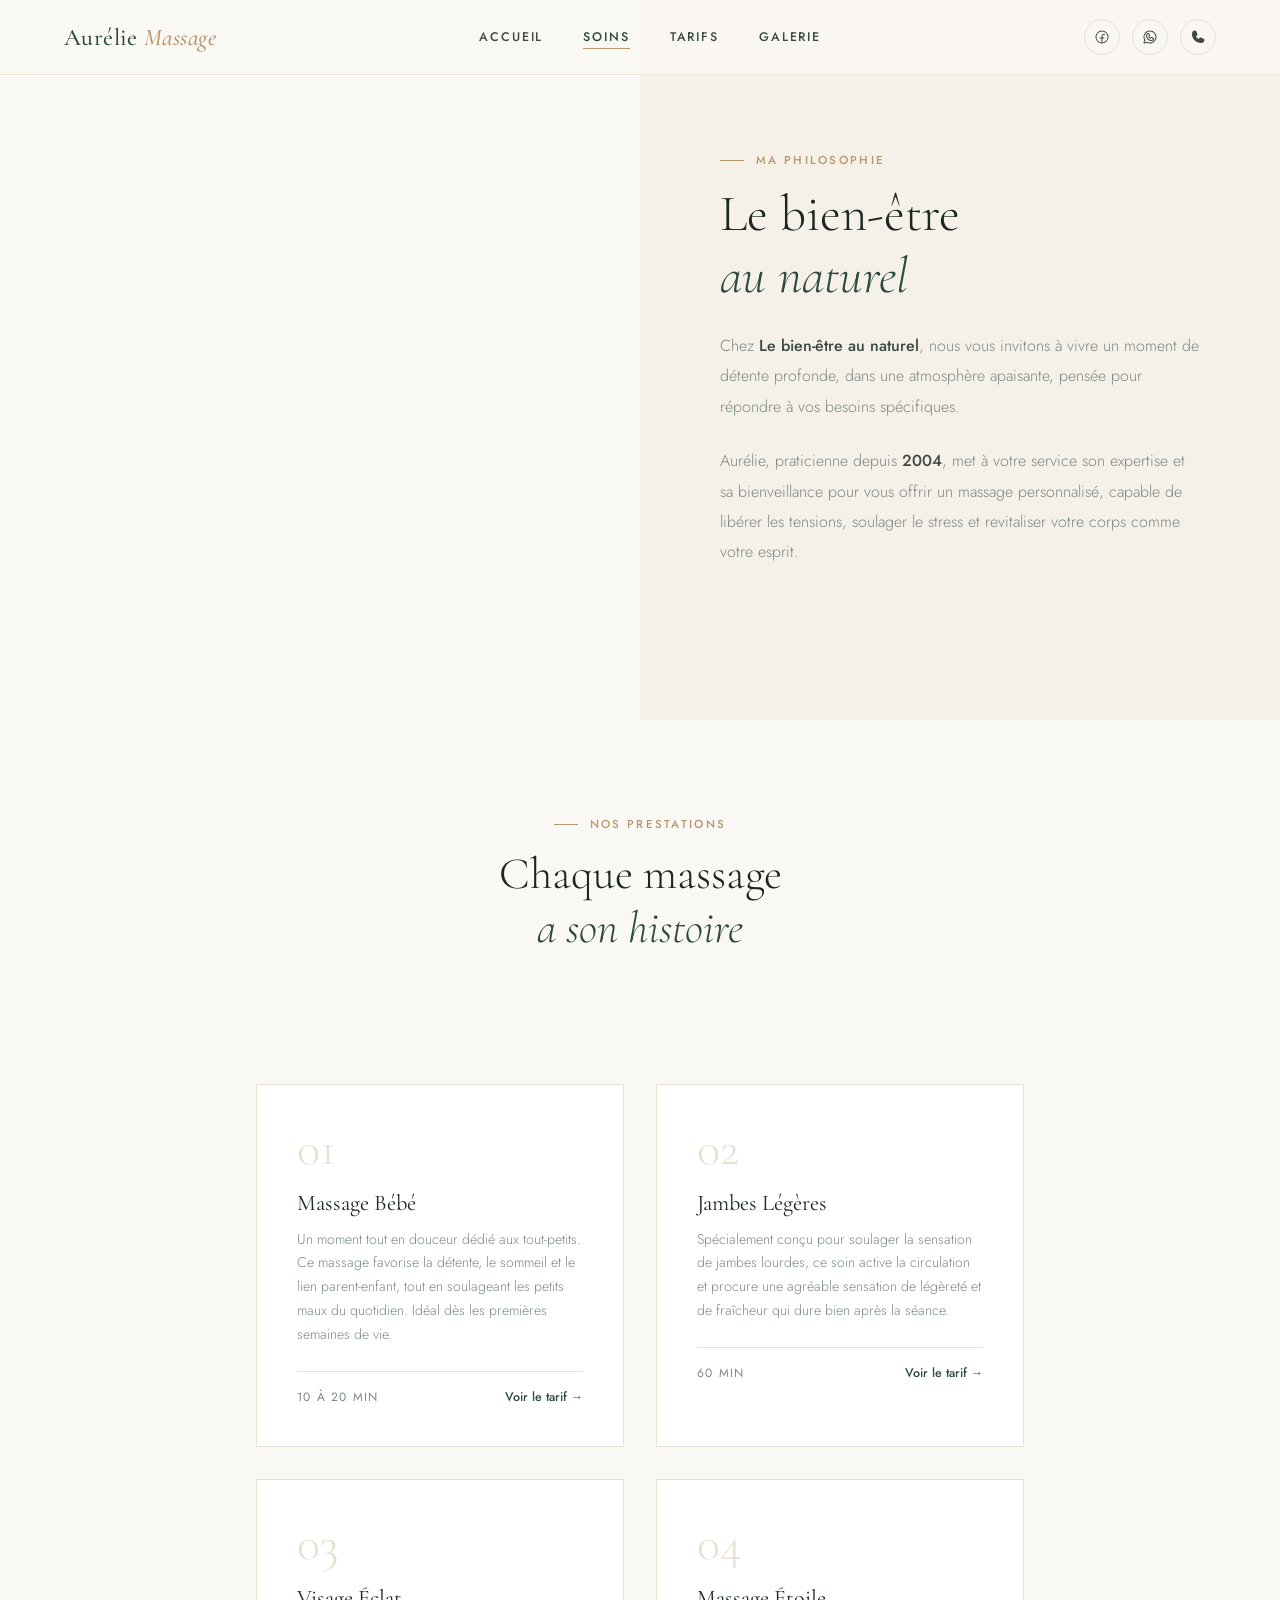
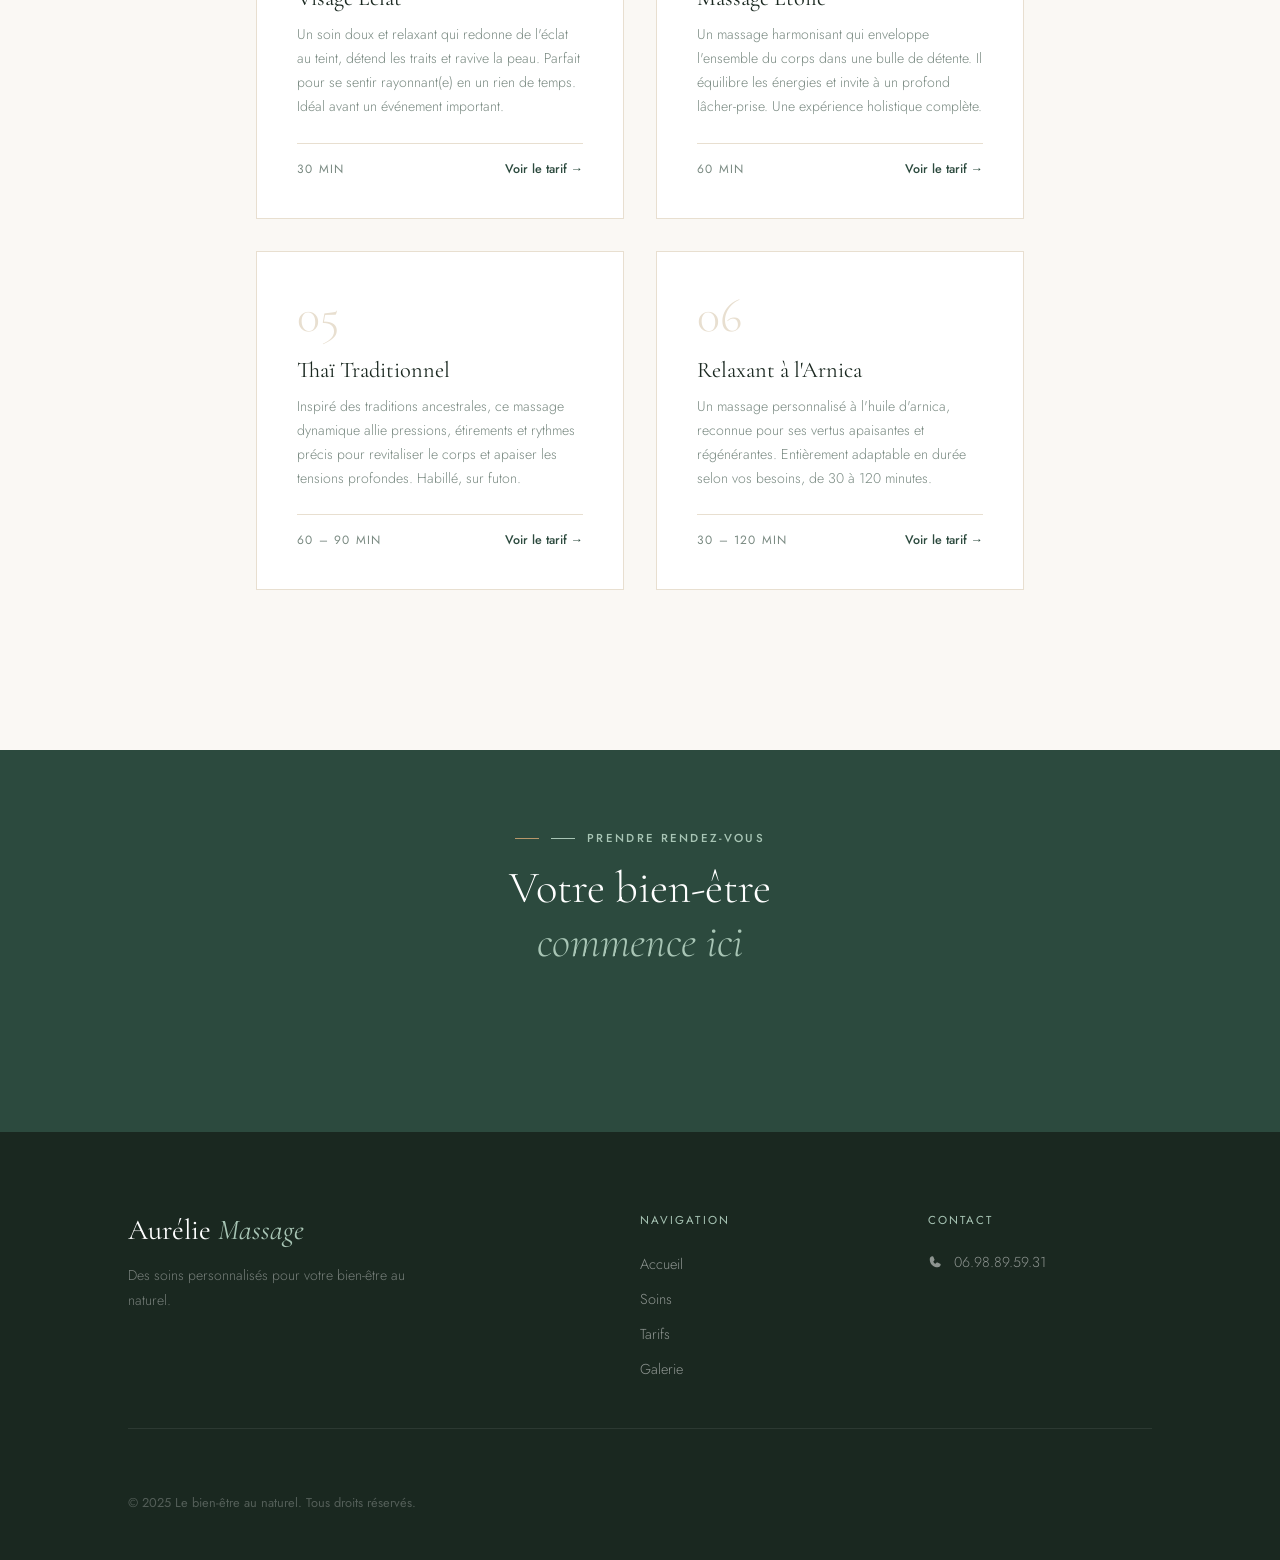
==== aboutme.html @ 5ca6bad7 "Add files via upload" ====
<!DOCTYPE html>
<html lang="fr">
<head>
  <meta charset="UTF-8" />
  <meta name="viewport" content="width=device-width, initial-scale=1.0" />
  <title>Nos Soins — Aurélie Massage</title>
  <link rel="stylesheet" href="styles.css" />
</head>
<body>

  <!-- NAV -->
  <nav id="navbar">
    <a href="index2.html" class="nav-logo">Aurélie <span>Massage</span></a>
    <div class="nav-links">
      <a href="index2.html">Accueil</a>
      <a href="aboutme.html" class="active">Soins</a>
      <a href="tarrif.html">Tarifs</a>
      <a href="galeri.html">Galerie</a>
    </div>
    <div class="nav-socials">
      <a href="https://www.facebook.com/people/Aur%C3%A9-Lie/pfbid02RkB1vqd2vrL55XC4V5RMW2MaSUFVGfbzSLNtK18XadEy2tCaWXRJD3E9CqpzTJnul/" target="_blank">
        <svg width="16" height="16" fill="currentColor" viewBox="0 0 256 256"><path d="M128,24A104,104,0,1,0,232,128,104.11,104.11,0,0,0,128,24Zm8,191.63V152h24a8,8,0,0,0,0-16H136V112a16,16,0,0,1,16-16h16a8,8,0,0,0,0-16H152a32,32,0,0,0-32,32v24H96a8,8,0,0,0,0,16h24v63.63a88,88,0,1,1,16,0Z"/></svg>
      </a>
      <a href="https://wa.me/33698895931" target="_blank">
        <svg width="16" height="16" fill="currentColor" viewBox="0 0 256 256"><path d="M187.58,144.84l-32-16a8,8,0,0,0-8,.5l-14.69,9.8a40.55,40.55,0,0,1-16-16l9.8-14.69a8,8,0,0,0,.5-8l-16-32A8,8,0,0,0,104,64a40,40,0,0,0-40,40,88.1,88.1,0,0,0,88,88,40,40,0,0,0,40-40A8,8,0,0,0,187.58,144.84ZM152,176a72.08,72.08,0,0,1-72-72A24,24,0,0,1,99.29,80.46l11.48,23L101,118a8,8,0,0,0-.73,7.51,56.47,56.47,0,0,0,30.15,30.15A8,8,0,0,0,138,155l14.61-9.74,23,11.48A24,24,0,0,1,152,176ZM128,24A104,104,0,0,0,36.18,176.88L24.83,210.93a16,16,0,0,0,20.24,20.24l34.05-11.35A104,104,0,1,0,128,24Zm0,192a87.87,87.87,0,0,1-44.06-11.81,8,8,0,0,0-6.54-.67L40,216,52.47,178.6a8,8,0,0,0-.66-6.54A88,88,0,1,1,128,216Z"/></svg>
      </a>
      <a href="tel:0698895931">
        <svg width="16" height="16" fill="currentColor" viewBox="0 0 256 256"><path d="M222.37,158.46l-47.11-21.11-.13-.06a16,16,0,0,0-15.17,1.4,8.12,8.12,0,0,0-.75.56L134.87,160c-15.42-7.49-31.34-23.29-38.83-38.56l20.78-24.71c.2-.25.39-.5.57-.77a16,16,0,0,0,1.32-15.06l0-.12L97.54,33.64a16,16,0,0,0-16.62-9.52A56.26,56.26,0,0,0,32,80c0,79.4,64.6,144,144,144a56.26,56.26,0,0,0,55.88-48.92A16,16,0,0,0,222.37,158.46Z"/></svg>
      </a>
    </div>
  </nav>

  <!-- ABOUT INTRO -->
  <div class="aboutme-intro">
    <div class="aboutme-photo">
      <div class="aboutme-photo-bg" style="background-image:url('image/aurélie1.jpg'), url('https://images.unsplash.com/photo-1600334089648-b0d9d3028eb2?w=800&q=80')"></div>
    </div>
    <div class="aboutme-text-block">
      <div class="section-tag">Ma philosophie</div>
      <h1 class="section-title" style="font-size:clamp(2rem,4vw,3.5rem)">Le bien-être<br><em>au naturel</em></h1>
      <p class="section-text" style="color:var(--text-muted);font-weight:300;line-height:1.9;margin-bottom:1.5rem">
        Chez <strong style="color:var(--text-body);font-weight:500">Le bien-être au naturel</strong>, nous vous invitons à vivre un moment de détente profonde, dans une atmosphère apaisante, pensée pour répondre à vos besoins spécifiques.
      </p>
      <p class="section-text" style="color:var(--text-muted);font-weight:300;line-height:1.9">
        Aurélie, praticienne depuis <strong style="color:var(--text-body);font-weight:500">2004</strong>, met à votre service son expertise et sa bienveillance pour vous offrir un massage personnalisé, capable de libérer les tensions, soulager le stress et revitaliser votre corps comme votre esprit.
      </p>
    </div>
  </div>

  <!-- MASSAGES SECTION -->
  <section style="padding:6rem 8rem;background:var(--warm-white)">
    <div style="text-align:center;max-width:600px;margin:0 auto 4rem" class="reveal">
      <div class="section-tag" style="justify-content:center">Nos prestations</div>
      <h2 class="section-title" style="font-size:clamp(2rem,3.5vw,3rem)">Chaque massage<br><em>a son histoire</em></h2>
    </div>

    <div class="massages-grid">

      <div class="massage-card reveal">
        <div class="massage-card-num">01</div>
        <div class="massage-card-title">Massage Bébé</div>
        <p class="massage-card-desc">Un moment tout en douceur dédié aux tout-petits. Ce massage favorise la détente, le sommeil et le lien parent-enfant, tout en soulageant les petits maux du quotidien. Idéal dès les premières semaines de vie.</p>
        <div style="margin-top:1.5rem;padding-top:1rem;border-top:1px solid var(--sand);display:flex;justify-content:space-between;align-items:center">
          <span style="font-size:0.75rem;letter-spacing:0.1em;text-transform:uppercase;color:var(--text-muted)">10 à 20 min</span>
          <a href="tarrif.html" style="font-size:0.78rem;font-weight:500;color:var(--forest);text-decoration:none;display:flex;align-items:center;gap:0.3rem">Voir le tarif →</a>
        </div>
      </div>

      <div class="massage-card reveal">
        <div class="massage-card-num">02</div>
        <div class="massage-card-title">Jambes Légères</div>
        <p class="massage-card-desc">Spécialement conçu pour soulager la sensation de jambes lourdes, ce soin active la circulation et procure une agréable sensation de légèreté et de fraîcheur qui dure bien après la séance.</p>
        <div style="margin-top:1.5rem;padding-top:1rem;border-top:1px solid var(--sand);display:flex;justify-content:space-between;align-items:center">
          <span style="font-size:0.75rem;letter-spacing:0.1em;text-transform:uppercase;color:var(--text-muted)">60 min</span>
          <a href="tarrif.html" style="font-size:0.78rem;font-weight:500;color:var(--forest);text-decoration:none">Voir le tarif →</a>
        </div>
      </div>

      <div class="massage-card reveal">
        <div class="massage-card-num">03</div>
        <div class="massage-card-title">Visage Éclat</div>
        <p class="massage-card-desc">Un soin doux et relaxant qui redonne de l'éclat au teint, détend les traits et ravive la peau. Parfait pour se sentir rayonnant(e) en un rien de temps. Idéal avant un événement important.</p>
        <div style="margin-top:1.5rem;padding-top:1rem;border-top:1px solid var(--sand);display:flex;justify-content:space-between;align-items:center">
          <span style="font-size:0.75rem;letter-spacing:0.1em;text-transform:uppercase;color:var(--text-muted)">30 min</span>
          <a href="tarrif.html" style="font-size:0.78rem;font-weight:500;color:var(--forest);text-decoration:none">Voir le tarif →</a>
        </div>
      </div>

      <div class="massage-card reveal">
        <div class="massage-card-num">04</div>
        <div class="massage-card-title">Massage Étoile</div>
        <p class="massage-card-desc">Un massage harmonisant qui enveloppe l'ensemble du corps dans une bulle de détente. Il équilibre les énergies et invite à un profond lâcher-prise. Une expérience holistique complète.</p>
        <div style="margin-top:1.5rem;padding-top:1rem;border-top:1px solid var(--sand);display:flex;justify-content:space-between;align-items:center">
          <span style="font-size:0.75rem;letter-spacing:0.1em;text-transform:uppercase;color:var(--text-muted)">60 min</span>
          <a href="tarrif.html" style="font-size:0.78rem;font-weight:500;color:var(--forest);text-decoration:none">Voir le tarif →</a>
        </div>
      </div>

      <div class="massage-card reveal">
        <div class="massage-card-num">05</div>
        <div class="massage-card-title">Thaï Traditionnel</div>
        <p class="massage-card-desc">Inspiré des traditions ancestrales, ce massage dynamique allie pressions, étirements et rythmes précis pour revitaliser le corps et apaiser les tensions profondes. Habillé, sur futon.</p>
        <div style="margin-top:1.5rem;padding-top:1rem;border-top:1px solid var(--sand);display:flex;justify-content:space-between;align-items:center">
          <span style="font-size:0.75rem;letter-spacing:0.1em;text-transform:uppercase;color:var(--text-muted)">60 – 90 min</span>
          <a href="tarrif.html" style="font-size:0.78rem;font-weight:500;color:var(--forest);text-decoration:none">Voir le tarif →</a>
        </div>
      </div>

      <div class="massage-card reveal">
        <div class="massage-card-num">06</div>
        <div class="massage-card-title">Relaxant à l'Arnica</div>
        <p class="massage-card-desc">Un massage personnalisé à l'huile d'arnica, reconnue pour ses vertus apaisantes et régénérantes. Entièrement adaptable en durée selon vos besoins, de 30 à 120 minutes.</p>
        <div style="margin-top:1.5rem;padding-top:1rem;border-top:1px solid var(--sand);display:flex;justify-content:space-between;align-items:center">
          <span style="font-size:0.75rem;letter-spacing:0.1em;text-transform:uppercase;color:var(--text-muted)">30 – 120 min</span>
          <a href="tarrif.html" style="font-size:0.78rem;font-weight:500;color:var(--forest);text-decoration:none">Voir le tarif →</a>
        </div>
      </div>

    </div>
  </section>

  <!-- CTA BAND -->
  <div style="background:var(--forest);padding:5rem 8rem;text-align:center">
    <div class="section-tag reveal" style="justify-content:center;color:var(--sage-light)">
      <span style="width:1.5rem;height:1px;background:var(--sage-light);display:block"></span>
      Prendre rendez-vous
    </div>
    <h2 class="section-title reveal" style="color:white;text-align:center;max-width:500px;margin:0 auto 2rem">Votre bien-être<br><em style="color:var(--sage-light)">commence ici</em></h2>
    <div style="display:flex;gap:1rem;justify-content:center;flex-wrap:wrap" class="reveal">
      <a href="tel:0698895931" class="btn-primary" style="background:white;color:var(--forest)">
        <svg width="14" height="14" fill="currentColor" viewBox="0 0 256 256"><path d="M222.37,158.46l-47.11-21.11-.13-.06a16,16,0,0,0-15.17,1.4,8.12,8.12,0,0,0-.75.56L134.87,160c-15.42-7.49-31.34-23.29-38.83-38.56l20.78-24.71c.2-.25.39-.5.57-.77a16,16,0,0,0,1.32-15.06l0-.12L97.54,33.64a16,16,0,0,0-16.62-9.52A56.26,56.26,0,0,0,32,80c0,79.4,64.6,144,144,144a56.26,56.26,0,0,0,55.88-48.92A16,16,0,0,0,222.37,158.46Z"/></svg>
        Appeler
      </a>
      <a href="https://wa.me/33698895931" class="btn-primary" style="background:var(--sage)">
        <svg width="14" height="14" fill="currentColor" viewBox="0 0 256 256"><path d="M187.58,144.84l-32-16a8,8,0,0,0-8,.5l-14.69,9.8a40.55,40.55,0,0,1-16-16l9.8-14.69a8,8,0,0,0,.5-8l-16-32A8,8,0,0,0,104,64a40,40,0,0,0-40,40,88.1,88.1,0,0,0,88,88,40,40,0,0,0,40-40A8,8,0,0,0,187.58,144.84ZM152,176a72.08,72.08,0,0,1-72-72A24,24,0,0,1,99.29,80.46l11.48,23L101,118a8,8,0,0,0-.73,7.51,56.47,56.47,0,0,0,30.15,30.15A8,8,0,0,0,138,155l14.61-9.74,23,11.48A24,24,0,0,1,152,176ZM128,24A104,104,0,0,0,36.18,176.88L24.83,210.93a16,16,0,0,0,20.24,20.24l34.05-11.35A104,104,0,1,0,128,24Zm0,192a87.87,87.87,0,0,1-44.06-11.81,8,8,0,0,0-6.54-.67L40,216,52.47,178.6a8,8,0,0,0-.66-6.54A88,88,0,1,1,128,216Z"/></svg>
        WhatsApp
      </a>
    </div>
  </div>

  <!-- FOOTER -->
  <footer>
    <div class="footer-grid">
      <div>
        <div class="footer-brand-name">Aurélie <span>Massage</span></div>
        <p class="footer-brand-desc">Des soins personnalisés pour votre bien-être au naturel.</p>
      </div>
      <div>
        <div class="footer-col-title">Navigation</div>
        <ul class="footer-links">
          <li><a href="index2.html">Accueil</a></li>
          <li><a href="aboutme.html">Soins</a></li>
          <li><a href="tarrif.html">Tarifs</a></li>
          <li><a href="galeri.html">Galerie</a></li>
        </ul>
      </div>
      <div>
        <div class="footer-col-title">Contact</div>
        <a href="tel:0698895931" class="footer-contact-item">
          <svg width="14" height="14" fill="currentColor" viewBox="0 0 256 256"><path d="M222.37,158.46l-47.11-21.11-.13-.06a16,16,0,0,0-15.17,1.4,8.12,8.12,0,0,0-.75.56L134.87,160c-15.42-7.49-31.34-23.29-38.83-38.56l20.78-24.71c.2-.25.39-.5.57-.77a16,16,0,0,0,1.32-15.06l0-.12L97.54,33.64a16,16,0,0,0-16.62-9.52A56.26,56.26,0,0,0,32,80c0,79.4,64.6,144,144,144a56.26,56.26,0,0,0,55.88-48.92A16,16,0,0,0,222.37,158.46Z"/></svg>
          06.98.89.59.31
        </a>
      </div>
    </div>
    <div class="footer-bottom">
      <span class="footer-copy">© 2025 Le bien-être au naturel. Tous droits réservés.</span>
    </div>
  </footer>

  <script>
    const navbar = document.getElementById('navbar');
    window.addEventListener('scroll', () => navbar.classList.toggle('scrolled', window.scrollY > 50));
    const observer = new IntersectionObserver((entries) => {
      entries.forEach((e, i) => { if (e.isIntersecting) setTimeout(() => e.target.classList.add('visible'), i * 100); });
    }, { threshold: 0.1 });
    document.querySelectorAll('.reveal').forEach(el => observer.observe(el));
  </script>
</body>
</html>
---- styles.css ----
@import url('https://fonts.googleapis.com/css2?family=Cormorant+Garamond:ital,wght@0,300;0,400;0,500;0,600;1,300;1,400&family=Jost:wght@300;400;500;600&display=swap');

:root {
  --cream: #f5f0e8;
  --sand: #e8dfd0;
  --warm-white: #faf8f4;
  --forest: #2c4a3e;
  --forest-light: #3d6356;
  --sage: #7a9e8e;
  --sage-light: #a8c5b5;
  --terracotta: #c4705a;
  --gold: #b8976a;
  --dark: #1a2820;
  --text-body: #3a4a42;
  --text-muted: #7a8a82;
}

* { margin: 0; padding: 0; box-sizing: border-box; }

html { scroll-behavior: smooth; }

body {
  font-family: 'Jost', sans-serif;
  background-color: var(--warm-white);
  color: var(--text-body);
  overflow-x: hidden;
}

/* ─── NAV ─── */
nav {
  position: fixed;
  top: 0; left: 0; right: 0;
  z-index: 100;
  display: flex;
  align-items: center;
  justify-content: space-between;
  padding: 1.2rem 4rem;
  background: rgba(250, 248, 244, 0.92);
  backdrop-filter: blur(12px);
  border-bottom: 1px solid rgba(184, 151, 106, 0.2);
  transition: all 0.3s ease;
}

nav.scrolled {
  padding: 0.8rem 4rem;
  box-shadow: 0 4px 30px rgba(44, 74, 62, 0.08);
}

.nav-logo {
  font-family: 'Cormorant Garamond', serif;
  font-size: 1.5rem;
  font-weight: 500;
  color: var(--forest);
  text-decoration: none;
  letter-spacing: 0.02em;
}

.nav-logo span {
  color: var(--gold);
  font-style: italic;
}

.nav-links {
  display: flex;
  align-items: center;
  gap: 2.5rem;
}

.nav-links a {
  font-size: 0.78rem;
  font-weight: 500;
  letter-spacing: 0.15em;
  text-transform: uppercase;
  color: var(--text-body);
  text-decoration: none;
  position: relative;
  transition: color 0.3s;
}

.nav-links a::after {
  content: '';
  position: absolute;
  bottom: -3px; left: 0;
  width: 0; height: 1px;
  background: var(--gold);
  transition: width 0.3s ease;
}

.nav-links a:hover { color: var(--forest); }
.nav-links a:hover::after { width: 100%; }
.nav-links a.active { color: var(--forest); }
.nav-links a.active::after { width: 100%; }

.nav-socials {
  display: flex;
  align-items: center;
  gap: 0.75rem;
}

.nav-socials a {
  width: 36px; height: 36px;
  border-radius: 50%;
  border: 1px solid var(--sand);
  display: flex; align-items: center; justify-content: center;
  color: var(--text-body);
  transition: all 0.3s;
  text-decoration: none;
}

.nav-socials a:hover {
  background: var(--forest);
  border-color: var(--forest);
  color: white;
  transform: translateY(-2px);
}

/* ─── HERO ─── */
.hero {
  min-height: 100vh;
  display: grid;
  grid-template-columns: 1fr 1fr;
  padding-top: 80px;
}

.hero-content {
  display: flex;
  flex-direction: column;
  justify-content: center;
  padding: 6rem 4rem 6rem 8rem;
  background: var(--warm-white);
}

.hero-tag {
  font-size: 0.72rem;
  font-weight: 500;
  letter-spacing: 0.2em;
  text-transform: uppercase;
  color: var(--gold);
  margin-bottom: 1.5rem;
  display: flex;
  align-items: center;
  gap: 0.75rem;
  opacity: 0;
  animation: fadeUp 0.8s ease 0.2s forwards;
}

.hero-tag::before {
  content: '';
  width: 2rem; height: 1px;
  background: var(--gold);
}

.hero-title {
  font-family: 'Cormorant Garamond', serif;
  font-size: clamp(3rem, 5vw, 5rem);
  font-weight: 300;
  line-height: 1.1;
  color: var(--dark);
  margin-bottom: 2rem;
  opacity: 0;
  animation: fadeUp 0.8s ease 0.4s forwards;
}

.hero-title em {
  font-style: italic;
  color: var(--forest);
}

.hero-desc {
  font-size: 1rem;
  line-height: 1.8;
  color: var(--text-muted);
  max-width: 380px;
  margin-bottom: 3rem;
  font-weight: 300;
  opacity: 0;
  animation: fadeUp 0.8s ease 0.6s forwards;
}

.hero-cta {
  display: flex;
  align-items: center;
  gap: 1.5rem;
  opacity: 0;
  animation: fadeUp 0.8s ease 0.8s forwards;
}

.btn-primary {
  display: inline-flex;
  align-items: center;
  gap: 0.6rem;
  padding: 1rem 2.2rem;
  background: var(--forest);
  color: white;
  font-family: 'Jost', sans-serif;
  font-size: 0.78rem;
  font-weight: 500;
  letter-spacing: 0.12em;
  text-transform: uppercase;
  text-decoration: none;
  border: none;
  cursor: pointer;
  transition: all 0.3s ease;
  position: relative;
  overflow: hidden;
}

.btn-primary::before {
  content: '';
  position: absolute;
  top: 0; left: -100%;
  width: 100%; height: 100%;
  background: rgba(255,255,255,0.1);
  transition: left 0.4s ease;
}

.btn-primary:hover::before { left: 0; }
.btn-primary:hover { background: var(--forest-light); transform: translateY(-1px); }

.btn-secondary {
  font-size: 0.78rem;
  font-weight: 500;
  letter-spacing: 0.1em;
  text-transform: uppercase;
  color: var(--text-body);
  text-decoration: none;
  display: flex;
  align-items: center;
  gap: 0.5rem;
  transition: gap 0.3s, color 0.3s;
}

.btn-secondary:hover { gap: 0.9rem; color: var(--forest); }

.hero-image {
  position: relative;
  overflow: hidden;
  opacity: 0;
  animation: fadeIn 1.2s ease 0.3s forwards;
}

.hero-image img, .hero-image-bg {
  width: 100%; height: 100%;
  object-fit: cover;
  background-size: cover;
  background-position: center;
}

.hero-image-bg {
  background-image: url('https://images.unsplash.com/photo-1600334089648-b0d9d3028eb2?w=800&q=80');
}

.hero-badge {
  position: absolute;
  bottom: 3rem;
  left: -2rem;
  background: white;
  padding: 1.5rem 2rem;
  box-shadow: 0 20px 60px rgba(44, 74, 62, 0.15);
  opacity: 0;
  animation: fadeUp 0.8s ease 1s forwards;
}

.hero-badge-num {
  font-family: 'Cormorant Garamond', serif;
  font-size: 2.5rem;
  font-weight: 600;
  color: var(--forest);
  line-height: 1;
}

.hero-badge-text {
  font-size: 0.72rem;
  letter-spacing: 0.1em;
  text-transform: uppercase;
  color: var(--text-muted);
  margin-top: 0.25rem;
}

/* ─── SECTION COMMONS ─── */
section {
  padding: 7rem 4rem;
}

.section-tag {
  font-size: 0.72rem;
  font-weight: 500;
  letter-spacing: 0.2em;
  text-transform: uppercase;
  color: var(--gold);
  margin-bottom: 1rem;
  display: flex;
  align-items: center;
  gap: 0.75rem;
}

.section-tag::before {
  content: '';
  width: 1.5rem; height: 1px;
  background: var(--gold);
}

.section-title {
  font-family: 'Cormorant Garamond', serif;
  font-size: clamp(2rem, 3.5vw, 3.2rem);
  font-weight: 300;
  line-height: 1.2;
  color: var(--dark);
  margin-bottom: 1.5rem;
}

.section-title em { font-style: italic; color: var(--forest); }

/* ─── SERVICES ─── */
.services {
  background: var(--cream);
  max-width: none;
  padding: 7rem 8rem;
}

.services-header {
  display: flex;
  justify-content: space-between;
  align-items: flex-end;
  margin-bottom: 4rem;
}

.services-grid {
  display: grid;
  grid-template-columns: repeat(3, 1fr);
  gap: 2px;
  background: var(--sand);
}

.service-card {
  background: var(--warm-white);
  padding: 2.5rem 2rem;
  transition: all 0.4s ease;
  cursor: pointer;
  position: relative;
  overflow: hidden;
}

.service-card::after {
  content: '';
  position: absolute;
  bottom: 0; left: 0;
  width: 0; height: 2px;
  background: var(--forest);
  transition: width 0.4s ease;
}

.service-card:hover { background: var(--forest); }
.service-card:hover .service-name { color: white; }
.service-card:hover .service-desc { color: rgba(255,255,255,0.7); }
.service-card:hover .service-price { color: var(--sage-light); }
.service-card:hover .service-duration { color: rgba(255,255,255,0.5); }
.service-card:hover::after { width: 0; }

.service-icon {
  width: 40px; height: 40px;
  margin-bottom: 1.5rem;
  opacity: 0.4;
  transition: opacity 0.3s;
}

.service-card:hover .service-icon { opacity: 0.8; filter: brightness(10); }

.service-name {
  font-family: 'Cormorant Garamond', serif;
  font-size: 1.4rem;
  font-weight: 500;
  color: var(--dark);
  margin-bottom: 0.75rem;
  transition: color 0.4s;
}

.service-desc {
  font-size: 0.88rem;
  line-height: 1.7;
  color: var(--text-muted);
  margin-bottom: 1.5rem;
  font-weight: 300;
  transition: color 0.4s;
}

.service-footer {
  display: flex;
  justify-content: space-between;
  align-items: center;
  padding-top: 1.2rem;
  border-top: 1px solid var(--sand);
}

.service-card:hover .service-footer { border-color: rgba(255,255,255,0.15); }

.service-price {
  font-family: 'Cormorant Garamond', serif;
  font-size: 1.3rem;
  font-weight: 600;
  color: var(--forest);
  transition: color 0.4s;
}

.service-duration {
  font-size: 0.72rem;
  letter-spacing: 0.1em;
  text-transform: uppercase;
  color: var(--text-muted);
  transition: color 0.4s;
}

/* ─── ABOUT ─── */
.about {
  display: grid;
  grid-template-columns: 1fr 1fr;
  gap: 0;
  padding: 0;
  min-height: 70vh;
}

.about-image {
  position: relative;
  overflow: hidden;
  min-height: 600px;
}

.about-image-bg {
  width: 100%; height: 100%;
  background-image: url('https://images.unsplash.com/photo-1519823551278-64ac92734fb1?w=800&q=80');
  background-size: cover;
  background-position: center;
  transition: transform 0.6s ease;
}

.about-image:hover .about-image-bg { transform: scale(1.03); }

.about-content {
  display: flex;
  flex-direction: column;
  justify-content: center;
  padding: 6rem 7rem 6rem 5rem;
  background: var(--dark);
  color: white;
}

.about-content .section-tag { color: var(--sage-light); }
.about-content .section-tag::before { background: var(--sage-light); }
.about-content .section-title { color: white; }
.about-content .section-title em { color: var(--sage-light); }

.about-text {
  font-size: 0.97rem;
  line-height: 1.9;
  color: rgba(255,255,255,0.65);
  font-weight: 300;
  margin-bottom: 3rem;
}

.about-stats {
  display: grid;
  grid-template-columns: 1fr 1fr;
  gap: 2rem;
  margin-bottom: 3rem;
}

.stat-num {
  font-family: 'Cormorant Garamond', serif;
  font-size: 2.8rem;
  font-weight: 300;
  color: var(--sage-light);
  line-height: 1;
}

.stat-label {
  font-size: 0.72rem;
  letter-spacing: 0.12em;
  text-transform: uppercase;
  color: rgba(255,255,255,0.4);
  margin-top: 0.3rem;
}

/* ─── TARIFS PAGE ─── */
.page-hero {
  min-height: 40vh;
  display: flex;
  align-items: center;
  background: var(--dark);
  padding: 10rem 8rem 5rem;
  position: relative;
  overflow: hidden;
}

.page-hero::before {
  content: '';
  position: absolute;
  top: -50%; right: -10%;
  width: 600px; height: 600px;
  border-radius: 50%;
  background: radial-gradient(circle, rgba(122,158,142,0.1) 0%, transparent 70%);
}

.page-hero-title {
  font-family: 'Cormorant Garamond', serif;
  font-size: clamp(3rem, 6vw, 6rem);
  font-weight: 300;
  color: white;
  line-height: 1;
}

.page-hero-title em { color: var(--sage-light); font-style: italic; }

.page-hero-sub {
  font-size: 1rem;
  color: rgba(255,255,255,0.5);
  margin-top: 1rem;
  font-weight: 300;
}

/* ─── PRICING ─── */
.pricing-section {
  padding: 6rem 8rem;
  background: var(--warm-white);
}

.pricing-group {
  margin-bottom: 4rem;
}

.pricing-group-title {
  font-family: 'Cormorant Garamond', serif;
  font-size: 1.6rem;
  font-weight: 400;
  color: var(--forest);
  padding-bottom: 1rem;
  border-bottom: 1px solid var(--sand);
  margin-bottom: 1.5rem;
  display: flex;
  align-items: center;
  gap: 1rem;
}

.pricing-group-title::before {
  content: '';
  width: 3px; height: 1.5rem;
  background: var(--forest);
  border-radius: 2px;
}

.pricing-row {
  display: flex;
  justify-content: space-between;
  align-items: center;
  padding: 1.1rem 1.5rem;
  border-radius: 4px;
  transition: background 0.2s;
}

.pricing-row:hover { background: var(--cream); }

.pricing-row + .pricing-row {
  border-top: 1px dashed rgba(184,151,106,0.2);
}

.pricing-name {
  font-size: 0.95rem;
  color: var(--text-body);
  font-weight: 400;
  flex: 2;
}

.pricing-duration {
  font-size: 0.82rem;
  color: var(--text-muted);
  text-align: center;
  flex: 1;
  letter-spacing: 0.05em;
}

.pricing-price {
  font-family: 'Cormorant Garamond', serif;
  font-size: 1.3rem;
  font-weight: 600;
  color: var(--forest);
  text-align: right;
  flex: 1;
}

.pricing-note {
  background: var(--cream);
  border-left: 3px solid var(--gold);
  padding: 1.5rem 2rem;
  margin-top: 3rem;
  border-radius: 0 4px 4px 0;
}

.pricing-note p {
  font-size: 0.9rem;
  color: var(--text-muted);
  line-height: 1.8;
}

.pricing-note strong {
  color: var(--text-body);
  font-weight: 500;
}

/* ─── GALLERY ─── */
.gallery-grid {
  display: grid;
  grid-template-columns: repeat(3, 1fr);
  grid-template-rows: auto;
  gap: 6px;
  padding: 2rem 4rem;
}

.gallery-item {
  overflow: hidden;
  position: relative;
  cursor: pointer;
}

.gallery-item:nth-child(1) { grid-column: span 2; grid-row: span 2; }

.gallery-item img, .gallery-item-bg {
  width: 100%; height: 100%;
  min-height: 280px;
  background-size: cover;
  background-position: center;
  transition: transform 0.6s ease;
}

.gallery-item:hover .gallery-item-bg { transform: scale(1.05); }

.gallery-overlay {
  position: absolute;
  inset: 0;
  background: rgba(44,74,62,0);
  transition: background 0.3s;
  display: flex;
  align-items: center;
  justify-content: center;
}

.gallery-item:hover .gallery-overlay { background: rgba(44,74,62,0.3); }

/* ─── FOOTER ─── */
footer {
  background: var(--dark);
  color: white;
  padding: 5rem 8rem 3rem;
}

.footer-grid {
  display: grid;
  grid-template-columns: 2fr 1fr 1fr;
  gap: 4rem;
  margin-bottom: 4rem;
  padding-bottom: 3rem;
  border-bottom: 1px solid rgba(255,255,255,0.08);
}

.footer-brand-name {
  font-family: 'Cormorant Garamond', serif;
  font-size: 1.8rem;
  font-weight: 400;
  color: white;
  margin-bottom: 1rem;
}

.footer-brand-name span { color: var(--sage-light); font-style: italic; }

.footer-brand-desc {
  font-size: 0.88rem;
  color: rgba(255,255,255,0.4);
  line-height: 1.8;
  max-width: 280px;
  font-weight: 300;
}

.footer-col-title {
  font-size: 0.72rem;
  letter-spacing: 0.18em;
  text-transform: uppercase;
  color: var(--sage-light);
  margin-bottom: 1.5rem;
}

.footer-links {
  list-style: none;
  display: flex;
  flex-direction: column;
  gap: 0.75rem;
}

.footer-links a {
  font-size: 0.9rem;
  color: rgba(255,255,255,0.5);
  text-decoration: none;
  transition: color 0.3s;
  font-weight: 300;
}

.footer-links a:hover { color: white; }

.footer-contact-item {
  display: flex;
  align-items: center;
  gap: 0.75rem;
  font-size: 0.9rem;
  color: rgba(255,255,255,0.5);
  margin-bottom: 0.75rem;
  font-weight: 300;
  text-decoration: none;
  transition: color 0.3s;
}

.footer-contact-item:hover { color: white; }

.footer-bottom {
  display: flex;
  justify-content: space-between;
  align-items: center;
}

.footer-copy {
  font-size: 0.8rem;
  color: rgba(255,255,255,0.25);
}

.footer-socials {
  display: flex;
  gap: 1rem;
}

.footer-socials a {
  width: 38px; height: 38px;
  border-radius: 50%;
  border: 1px solid rgba(255,255,255,0.1);
  display: flex; align-items: center; justify-content: center;
  color: rgba(255,255,255,0.5);
  text-decoration: none;
  transition: all 0.3s;
}

.footer-socials a:hover {
  border-color: var(--sage-light);
  color: var(--sage-light);
  transform: translateY(-2px);
}

/* ─── ANIMATIONS ─── */
@keyframes fadeUp {
  from { opacity: 0; transform: translateY(24px); }
  to { opacity: 1; transform: translateY(0); }
}

@keyframes fadeIn {
  from { opacity: 0; }
  to { opacity: 1; }
}

.reveal {
  opacity: 0;
  transform: translateY(30px);
  transition: opacity 0.7s ease, transform 0.7s ease;
}

.reveal.visible {
  opacity: 1;
  transform: translateY(0);
}

/* ─── ABOUT ME PAGE ─── */
.aboutme-intro {
  display: grid;
  grid-template-columns: 1fr 1fr;
  min-height: 80vh;
}

.aboutme-photo {
  position: relative;
  overflow: hidden;
}

.aboutme-photo-bg {
  width: 100%; height: 100%;
  min-height: 600px;
  background-image: url('https://images.unsplash.com/photo-1519823551278-64ac92734fb1?w=800&q=80');
  background-size: cover;
  background-position: center top;
}

.aboutme-text-block {
  padding: 8rem 5rem;
  background: var(--cream);
  display: flex;
  flex-direction: column;
  justify-content: center;
}

.massages-grid {
  display: grid;
  grid-template-columns: repeat(2, 1fr);
  gap: 2rem;
  padding: 4rem 8rem;
}

.massage-card {
  padding: 2.5rem;
  background: white;
  border: 1px solid var(--sand);
  transition: all 0.3s ease;
  position: relative;
  overflow: hidden;
}

.massage-card::before {
  content: '';
  position: absolute;
  top: 0; left: 0;
  width: 100%; height: 3px;
  background: linear-gradient(90deg, var(--forest), var(--sage));
  transform: scaleX(0);
  transform-origin: left;
  transition: transform 0.4s ease;
}

.massage-card:hover { transform: translateY(-4px); box-shadow: 0 20px 50px rgba(44,74,62,0.1); }
.massage-card:hover::before { transform: scaleX(1); }

.massage-card-num {
  font-family: 'Cormorant Garamond', serif;
  font-size: 3rem;
  font-weight: 300;
  color: var(--sand);
  line-height: 1;
  margin-bottom: 1rem;
}

.massage-card-title {
  font-family: 'Cormorant Garamond', serif;
  font-size: 1.4rem;
  color: var(--dark);
  margin-bottom: 0.75rem;
}

.massage-card-desc {
  font-size: 0.88rem;
  color: var(--text-muted);
  line-height: 1.7;
  font-weight: 300;
}

/* ─── RESPONSIVE ─── */
@media (max-width: 1024px) {
  nav { padding: 1rem 2rem; }
  .hero { grid-template-columns: 1fr; }
  .hero-content { padding: 4rem 2rem 3rem; }
  .hero-image { min-height: 50vw; }
  .hero-badge { left: 1rem; }
  .about { grid-template-columns: 1fr; }
  .about-image { min-height: 350px; }
  .about-content { padding: 4rem 3rem; }
  .services { padding: 5rem 2rem; }
  .services-grid { grid-template-columns: 1fr; }
  .services-header { flex-direction: column; align-items: flex-start; gap: 1rem; }
  .pricing-section { padding: 4rem 2rem; }
  .page-hero { padding: 8rem 2rem 4rem; }
  footer { padding: 4rem 2rem 2rem; }
  .footer-grid { grid-template-columns: 1fr; gap: 2.5rem; }
  .gallery-grid { grid-template-columns: 1fr 1fr; padding: 1rem 2rem; }
  .gallery-item:nth-child(1) { grid-column: span 2; }
  .massages-grid { grid-template-columns: 1fr; padding: 3rem 2rem; }
  .aboutme-intro { grid-template-columns: 1fr; }
  .aboutme-text-block { padding: 4rem 2rem; }
}

@media (max-width: 640px) {
  .nav-links { display: none; }
  nav { padding: 1rem 1.5rem; }
  .hero-content { padding: 2rem 1.5rem; }
  section { padding: 4rem 1.5rem; }
  .gallery-grid { grid-template-columns: 1fr; padding: 1rem; }
  .gallery-item:nth-child(1) { grid-column: span 1; }
  .pricing-row { padding: 0.9rem 0.5rem; }
}
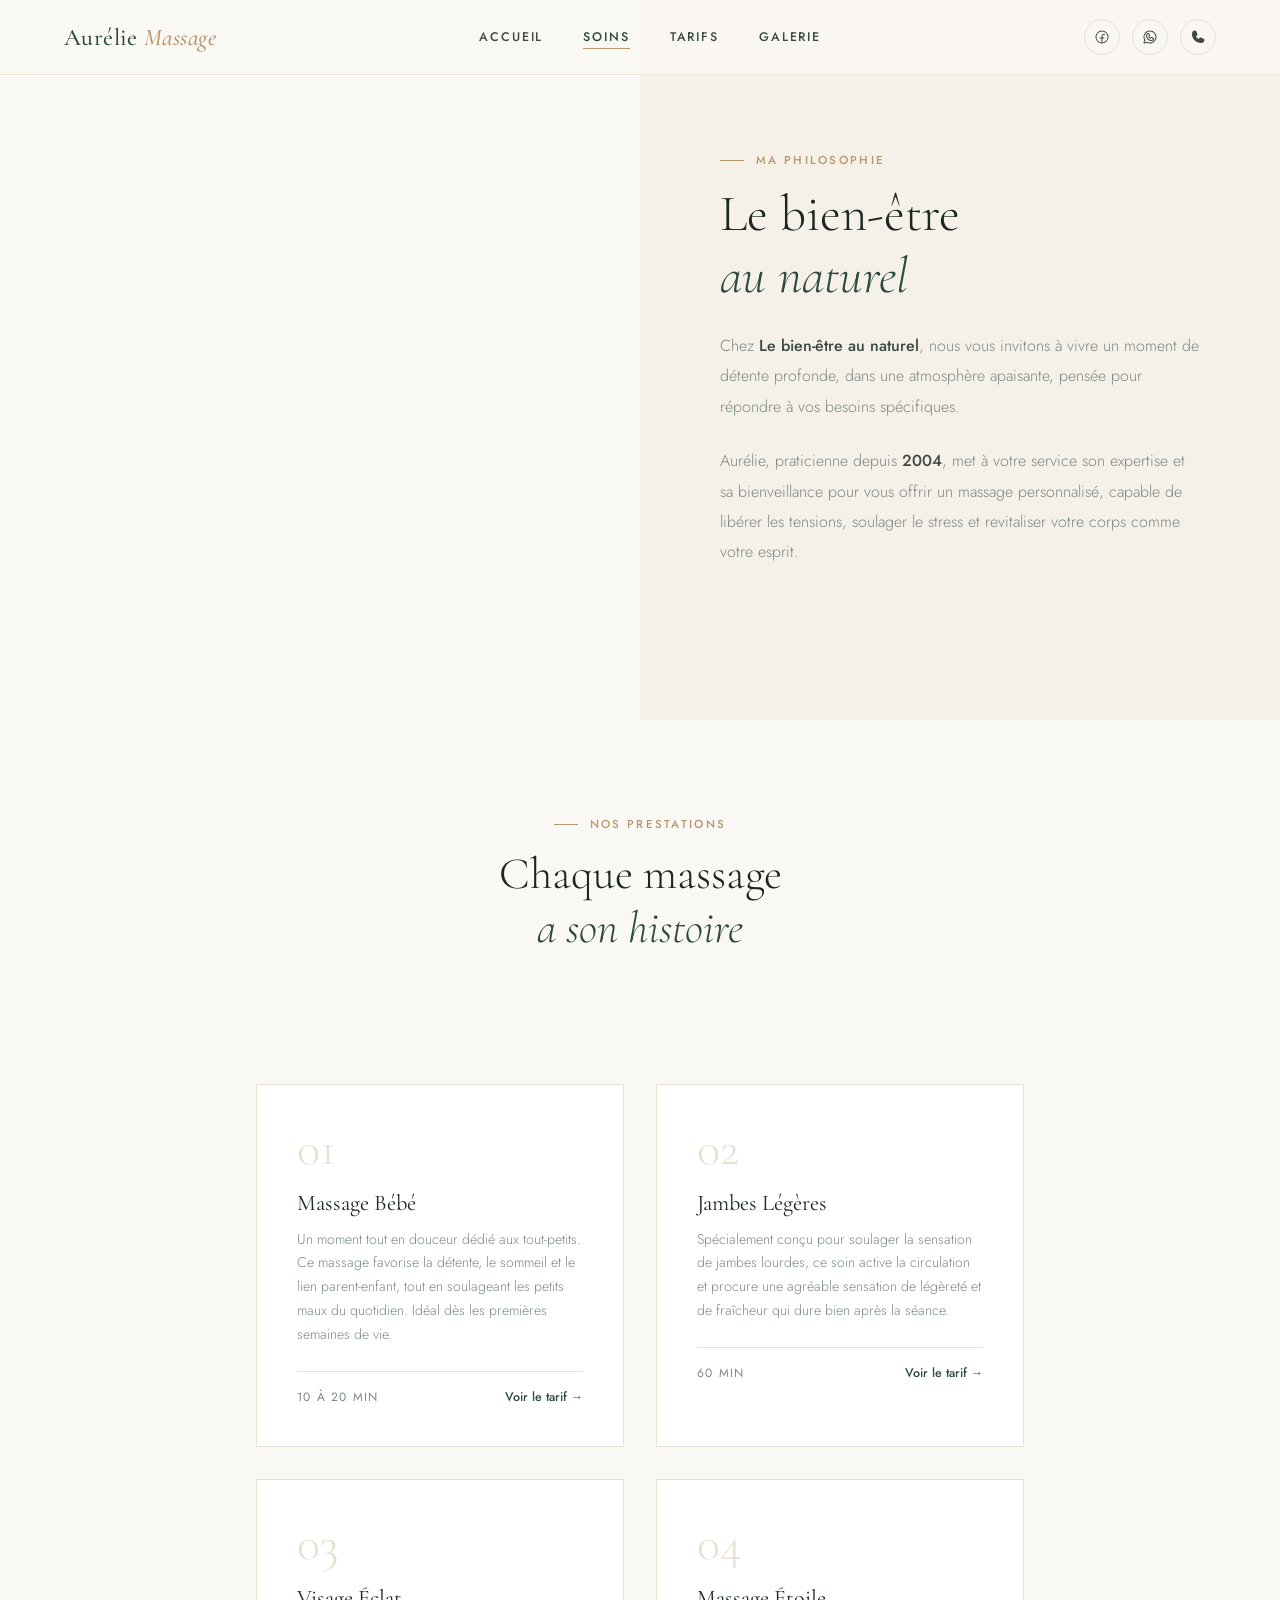
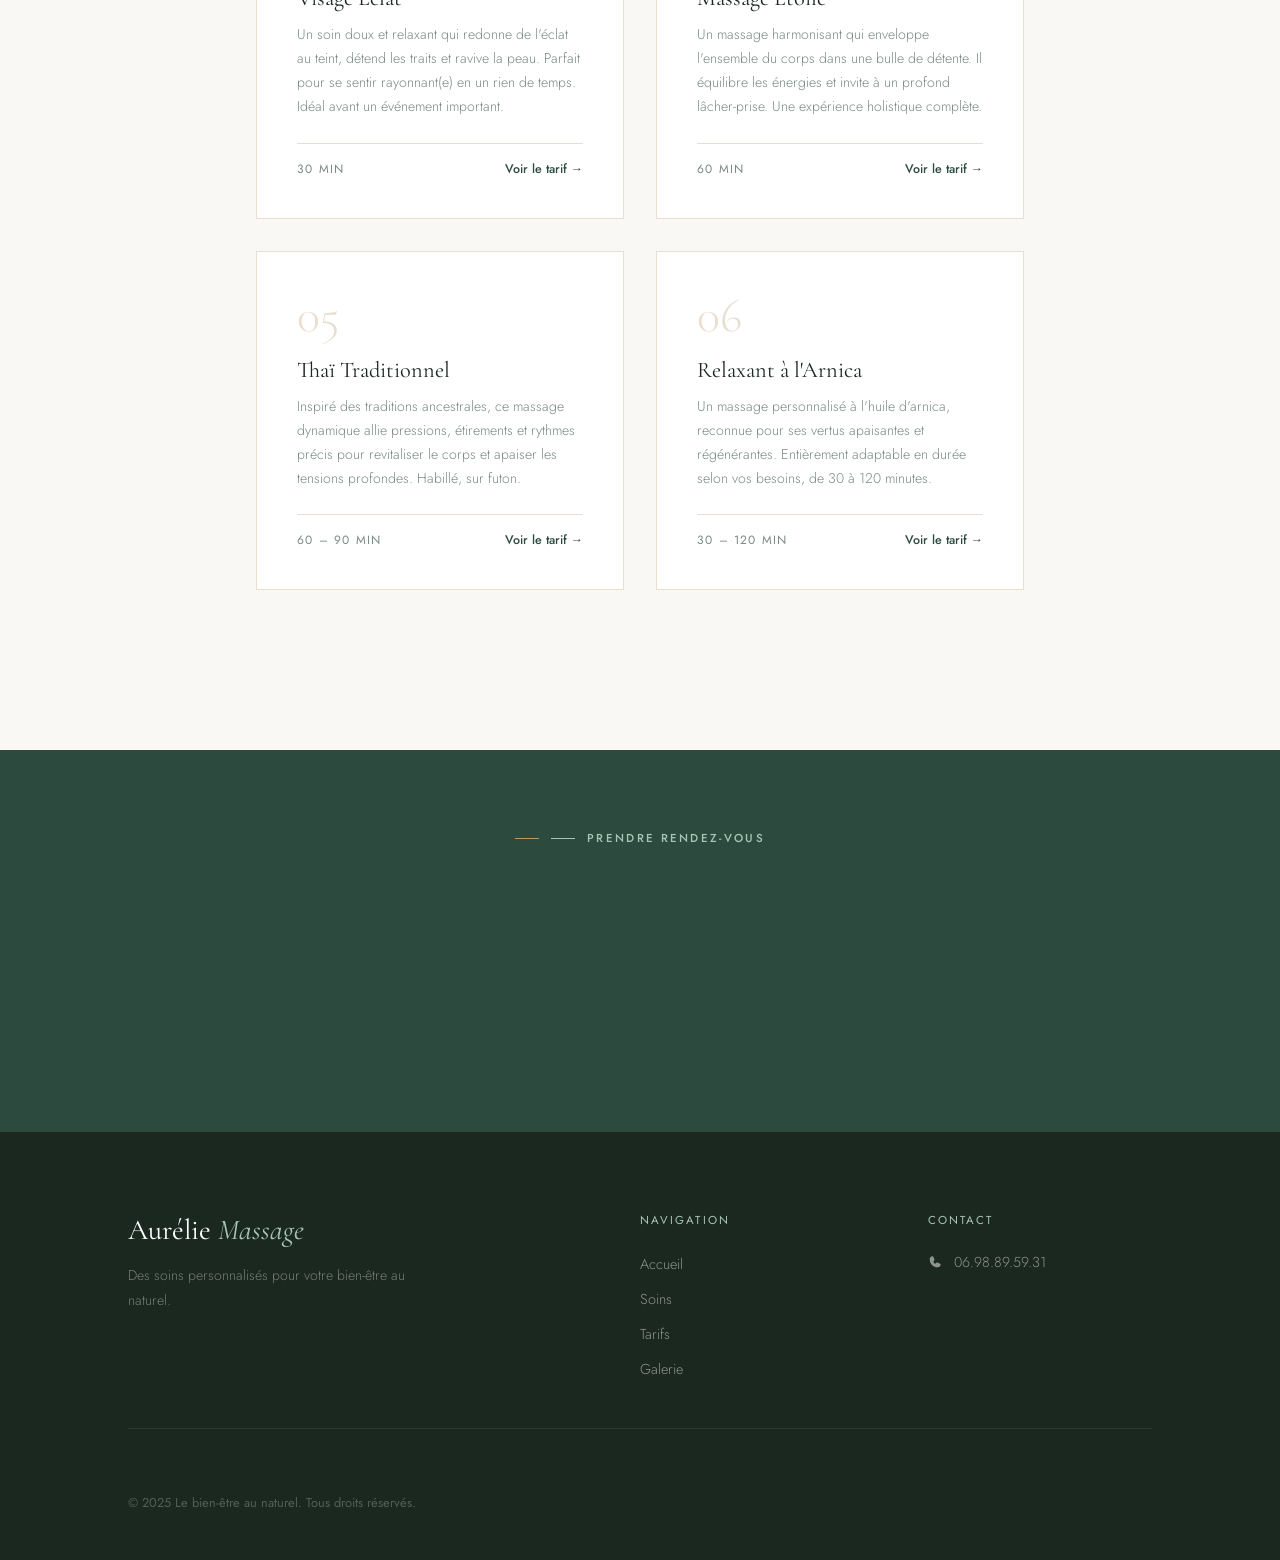
==== commit a5c3ef56: "Add files via upload" ====
--- a/aboutme.html
+++ b/aboutme.html
@@ -10,9 +10,9 @@
 
   <!-- NAV -->
   <nav id="navbar">
-    <a href="index2.html" class="nav-logo">Aurélie <span>Massage</span></a>
+    <a href="index.html" class="nav-logo">Aurélie <span>Massage</span></a>
     <div class="nav-links">
-      <a href="index2.html">Accueil</a>
+      <a href="index.html">Accueil</a>
       <a href="aboutme.html" class="active">Soins</a>
       <a href="tarrif.html">Tarifs</a>
       <a href="galeri.html">Galerie</a>
@@ -148,7 +148,7 @@
       <div>
         <div class="footer-col-title">Navigation</div>
         <ul class="footer-links">
-          <li><a href="index2.html">Accueil</a></li>
+          <li><a href="index.html">Accueil</a></li>
           <li><a href="aboutme.html">Soins</a></li>
           <li><a href="tarrif.html">Tarifs</a></li>
           <li><a href="galeri.html">Galerie</a></li>
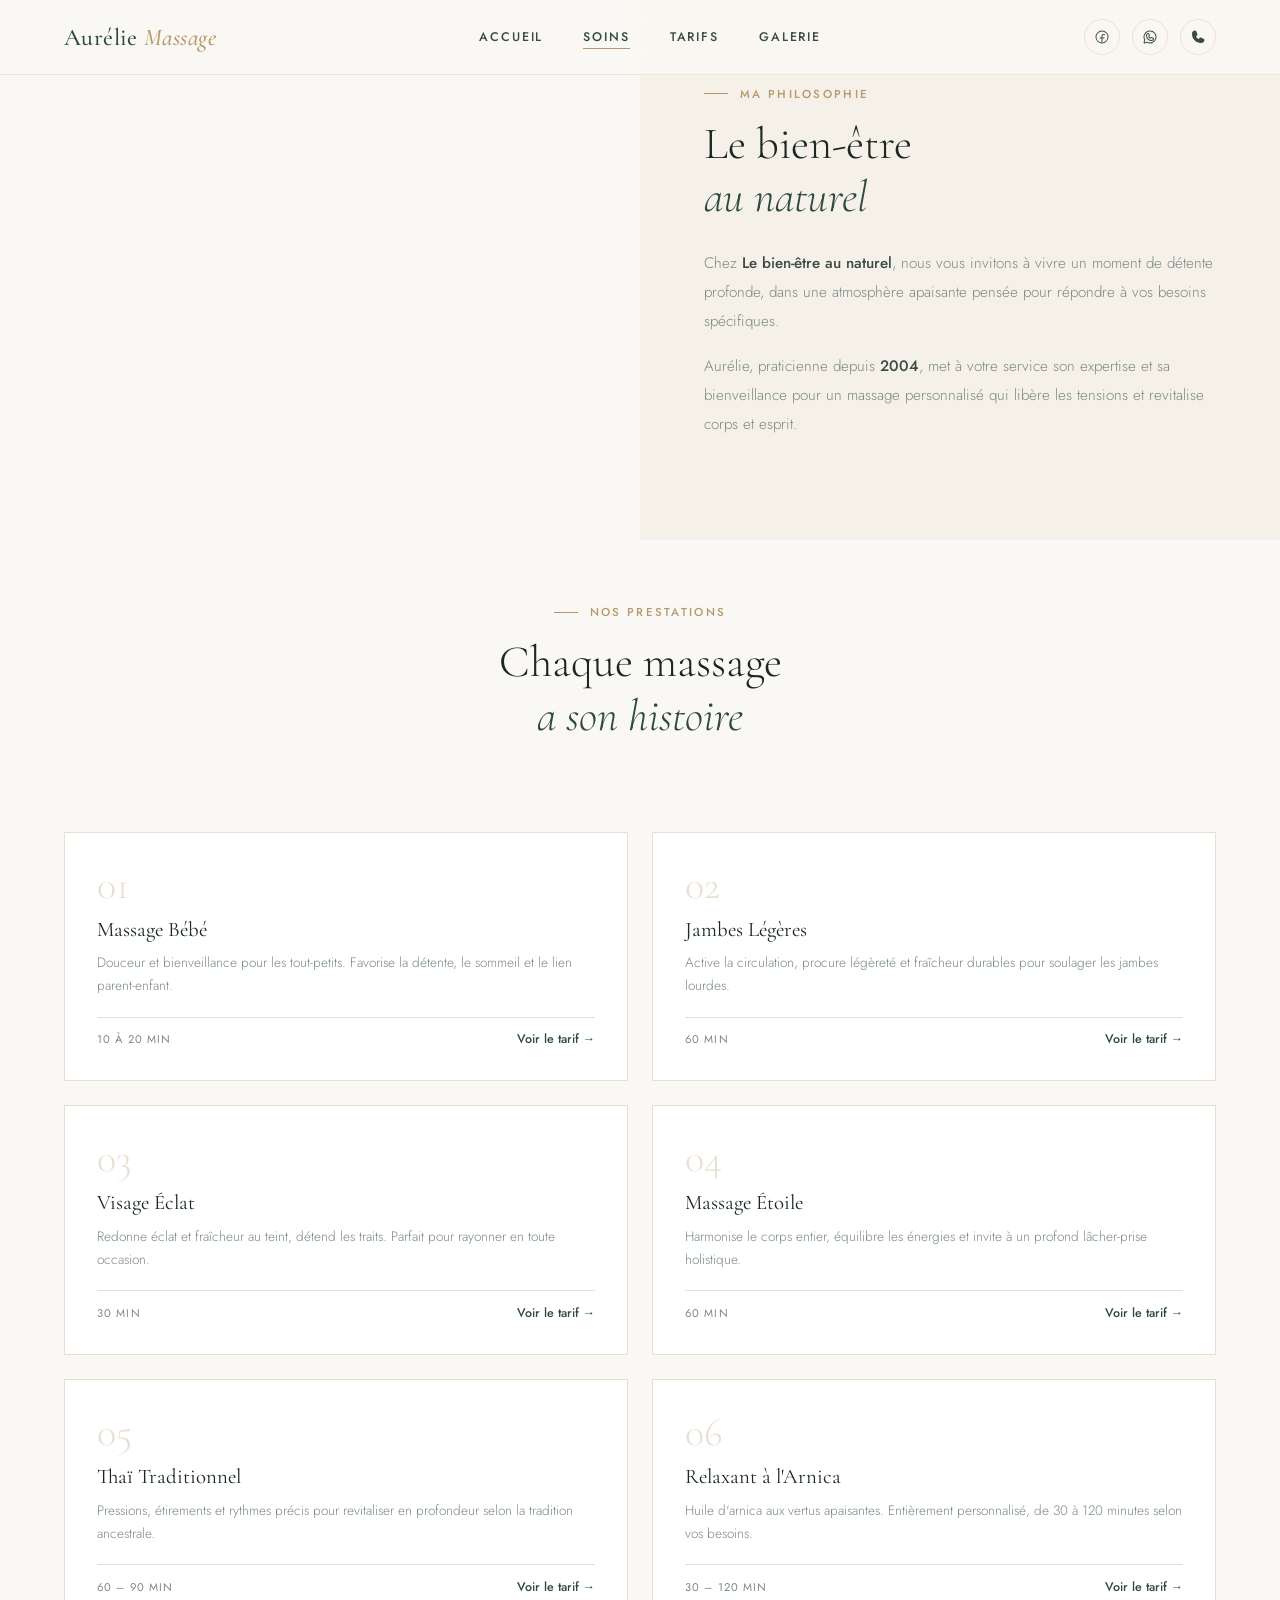
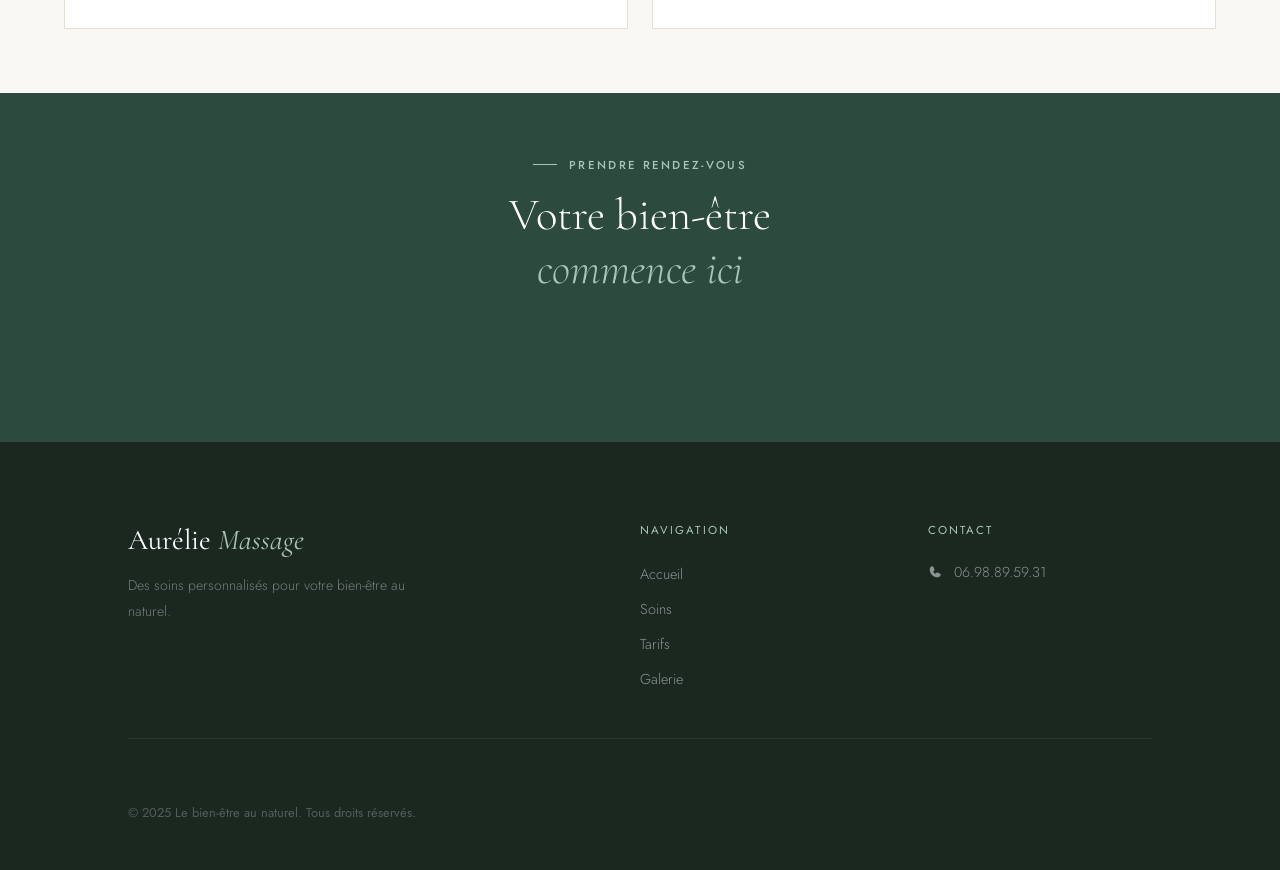
==== commit dc256280: "Add files via upload" ====
--- a/aboutme.html
+++ b/aboutme.html
@@ -5,10 +5,114 @@
   <meta name="viewport" content="width=device-width, initial-scale=1.0" />
   <title>Nos Soins — Aurélie Massage</title>
   <link rel="stylesheet" href="styles.css" />
+  <style>
+    .aboutme-intro {
+      display: grid;
+      grid-template-columns: 1fr 1fr;
+      min-height: 60vh;
+    }
+    .aboutme-photo {
+      min-height: 400px;
+      background: url('https://images.unsplash.com/photo-1600334089648-b0d9d3028eb2?w=800&q=80') center top / cover;
+    }
+    .aboutme-text {
+      background: var(--cream);
+      padding: 5rem 4rem;
+      display: flex;
+      flex-direction: column;
+      justify-content: center;
+    }
+    .aboutme-text p {
+      font-size: 0.95rem;
+      line-height: 1.9;
+      color: var(--text-muted);
+      font-weight: 300;
+      margin-bottom: 1rem;
+    }
+    .prestations-header {
+      background: var(--warm-white);
+      text-align: center;
+      padding: 4rem 2rem 2rem;
+    }
+    .massages-grid {
+      display: grid;
+      grid-template-columns: repeat(2, 1fr);
+      gap: 1.5rem;
+      padding: 2rem 4rem 4rem;
+      background: var(--warm-white);
+    }
+    .m-card {
+      padding: 2rem;
+      background: white;
+      border: 1px solid var(--sand);
+      transition: all 0.3s;
+      position: relative;
+      overflow: hidden;
+    }
+    .m-card::before {
+      content: '';
+      position: absolute;
+      top: 0; left: 0;
+      width: 100%; height: 3px;
+      background: linear-gradient(90deg, var(--forest), var(--sage));
+      transform: scaleX(0);
+      transform-origin: left;
+      transition: transform 0.4s;
+    }
+    .m-card:hover { transform: translateY(-4px); box-shadow: 0 20px 50px rgba(44,74,62,0.1); }
+    .m-card:hover::before { transform: scaleX(1); }
+    .m-num {
+      font-family: 'Cormorant Garamond', serif;
+      font-size: 2.5rem;
+      font-weight: 300;
+      color: var(--sand);
+      line-height: 1;
+      margin-bottom: 0.75rem;
+    }
+    .m-title {
+      font-family: 'Cormorant Garamond', serif;
+      font-size: 1.3rem;
+      color: var(--dark);
+      margin-bottom: 0.6rem;
+    }
+    .m-desc {
+      font-size: 0.85rem;
+      color: var(--text-muted);
+      line-height: 1.7;
+      font-weight: 300;
+    }
+    .m-foot {
+      display: flex;
+      justify-content: space-between;
+      align-items: center;
+      margin-top: 1.2rem;
+      padding-top: 0.8rem;
+      border-top: 1px solid var(--sand);
+    }
+    .m-dur { font-size: 0.7rem; letter-spacing: 0.1em; text-transform: uppercase; color: var(--text-muted); }
+    .m-link { font-size: 0.78rem; font-weight: 500; color: var(--forest); text-decoration: none; }
+    .cta-band { background: var(--forest); padding: 4rem 2rem; text-align: center; }
+    .cta-band .section-tag { justify-content: center; color: var(--sage-light); }
+    .cta-band .section-tag::before { background: var(--sage-light); }
+    .cta-band .section-title { color: white; max-width: 400px; margin: 0 auto 2rem; }
+    .cta-band .section-title em { color: var(--sage-light); }
+    .cta-buttons { display: flex; gap: 1rem; justify-content: center; flex-wrap: wrap; }
+
+    @media (max-width: 768px) {
+      .aboutme-intro { grid-template-columns: 1fr; }
+      .aboutme-photo { min-height: 260px; }
+      .aboutme-text { padding: 2.5rem 1.5rem; }
+      .prestations-header { padding: 2.5rem 1.5rem 1.5rem; }
+      .massages-grid {
+        grid-template-columns: 1fr;
+        padding: 1.5rem 1.5rem 3rem;
+        gap: 1rem;
+      }
+    }
+  </style>
 </head>
 <body>
 
-  <!-- NAV -->
   <nav id="navbar">
     <a href="index.html" class="nav-logo">Aurélie <span>Massage</span></a>
     <div class="nav-links">
@@ -30,115 +134,102 @@
     </div>
   </nav>
 
-  <!-- ABOUT INTRO -->
   <div class="aboutme-intro">
-    <div class="aboutme-photo">
-      <div class="aboutme-photo-bg" style="background-image:url('image/aurélie1.jpg'), url('https://images.unsplash.com/photo-1600334089648-b0d9d3028eb2?w=800&q=80')"></div>
-    </div>
-    <div class="aboutme-text-block">
+    <div class="aboutme-photo"></div>
+    <div class="aboutme-text">
       <div class="section-tag">Ma philosophie</div>
-      <h1 class="section-title" style="font-size:clamp(2rem,4vw,3.5rem)">Le bien-être<br><em>au naturel</em></h1>
-      <p class="section-text" style="color:var(--text-muted);font-weight:300;line-height:1.9;margin-bottom:1.5rem">
-        Chez <strong style="color:var(--text-body);font-weight:500">Le bien-être au naturel</strong>, nous vous invitons à vivre un moment de détente profonde, dans une atmosphère apaisante, pensée pour répondre à vos besoins spécifiques.
-      </p>
-      <p class="section-text" style="color:var(--text-muted);font-weight:300;line-height:1.9">
-        Aurélie, praticienne depuis <strong style="color:var(--text-body);font-weight:500">2004</strong>, met à votre service son expertise et sa bienveillance pour vous offrir un massage personnalisé, capable de libérer les tensions, soulager le stress et revitaliser votre corps comme votre esprit.
-      </p>
-    </div>
-  </div>
-
-  <!-- MASSAGES SECTION -->
-  <section style="padding:6rem 8rem;background:var(--warm-white)">
-    <div style="text-align:center;max-width:600px;margin:0 auto 4rem" class="reveal">
-      <div class="section-tag" style="justify-content:center">Nos prestations</div>
-      <h2 class="section-title" style="font-size:clamp(2rem,3.5vw,3rem)">Chaque massage<br><em>a son histoire</em></h2>
-    </div>
-
-    <div class="massages-grid">
-
-      <div class="massage-card reveal">
-        <div class="massage-card-num">01</div>
-        <div class="massage-card-title">Massage Bébé</div>
-        <p class="massage-card-desc">Un moment tout en douceur dédié aux tout-petits. Ce massage favorise la détente, le sommeil et le lien parent-enfant, tout en soulageant les petits maux du quotidien. Idéal dès les premières semaines de vie.</p>
-        <div style="margin-top:1.5rem;padding-top:1rem;border-top:1px solid var(--sand);display:flex;justify-content:space-between;align-items:center">
-          <span style="font-size:0.75rem;letter-spacing:0.1em;text-transform:uppercase;color:var(--text-muted)">10 à 20 min</span>
-          <a href="tarrif.html" style="font-size:0.78rem;font-weight:500;color:var(--forest);text-decoration:none;display:flex;align-items:center;gap:0.3rem">Voir le tarif →</a>
-        </div>
-      </div>
-
-      <div class="massage-card reveal">
-        <div class="massage-card-num">02</div>
-        <div class="massage-card-title">Jambes Légères</div>
-        <p class="massage-card-desc">Spécialement conçu pour soulager la sensation de jambes lourdes, ce soin active la circulation et procure une agréable sensation de légèreté et de fraîcheur qui dure bien après la séance.</p>
-        <div style="margin-top:1.5rem;padding-top:1rem;border-top:1px solid var(--sand);display:flex;justify-content:space-between;align-items:center">
-          <span style="font-size:0.75rem;letter-spacing:0.1em;text-transform:uppercase;color:var(--text-muted)">60 min</span>
-          <a href="tarrif.html" style="font-size:0.78rem;font-weight:500;color:var(--forest);text-decoration:none">Voir le tarif →</a>
-        </div>
-      </div>
-
-      <div class="massage-card reveal">
-        <div class="massage-card-num">03</div>
-        <div class="massage-card-title">Visage Éclat</div>
-        <p class="massage-card-desc">Un soin doux et relaxant qui redonne de l'éclat au teint, détend les traits et ravive la peau. Parfait pour se sentir rayonnant(e) en un rien de temps. Idéal avant un événement important.</p>
-        <div style="margin-top:1.5rem;padding-top:1rem;border-top:1px solid var(--sand);display:flex;justify-content:space-between;align-items:center">
-          <span style="font-size:0.75rem;letter-spacing:0.1em;text-transform:uppercase;color:var(--text-muted)">30 min</span>
-          <a href="tarrif.html" style="font-size:0.78rem;font-weight:500;color:var(--forest);text-decoration:none">Voir le tarif →</a>
-        </div>
-      </div>
-
-      <div class="massage-card reveal">
-        <div class="massage-card-num">04</div>
-        <div class="massage-card-title">Massage Étoile</div>
-        <p class="massage-card-desc">Un massage harmonisant qui enveloppe l'ensemble du corps dans une bulle de détente. Il équilibre les énergies et invite à un profond lâcher-prise. Une expérience holistique complète.</p>
-        <div style="margin-top:1.5rem;padding-top:1rem;border-top:1px solid var(--sand);display:flex;justify-content:space-between;align-items:center">
-          <span style="font-size:0.75rem;letter-spacing:0.1em;text-transform:uppercase;color:var(--text-muted)">60 min</span>
-          <a href="tarrif.html" style="font-size:0.78rem;font-weight:500;color:var(--forest);text-decoration:none">Voir le tarif →</a>
-        </div>
-      </div>
-
-      <div class="massage-card reveal">
-        <div class="massage-card-num">05</div>
-        <div class="massage-card-title">Thaï Traditionnel</div>
-        <p class="massage-card-desc">Inspiré des traditions ancestrales, ce massage dynamique allie pressions, étirements et rythmes précis pour revitaliser le corps et apaiser les tensions profondes. Habillé, sur futon.</p>
-        <div style="margin-top:1.5rem;padding-top:1rem;border-top:1px solid var(--sand);display:flex;justify-content:space-between;align-items:center">
-          <span style="font-size:0.75rem;letter-spacing:0.1em;text-transform:uppercase;color:var(--text-muted)">60 – 90 min</span>
-          <a href="tarrif.html" style="font-size:0.78rem;font-weight:500;color:var(--forest);text-decoration:none">Voir le tarif →</a>
-        </div>
-      </div>
-
-      <div class="massage-card reveal">
-        <div class="massage-card-num">06</div>
-        <div class="massage-card-title">Relaxant à l'Arnica</div>
-        <p class="massage-card-desc">Un massage personnalisé à l'huile d'arnica, reconnue pour ses vertus apaisantes et régénérantes. Entièrement adaptable en durée selon vos besoins, de 30 à 120 minutes.</p>
-        <div style="margin-top:1.5rem;padding-top:1rem;border-top:1px solid var(--sand);display:flex;justify-content:space-between;align-items:center">
-          <span style="font-size:0.75rem;letter-spacing:0.1em;text-transform:uppercase;color:var(--text-muted)">30 – 120 min</span>
-          <a href="tarrif.html" style="font-size:0.78rem;font-weight:500;color:var(--forest);text-decoration:none">Voir le tarif →</a>
-        </div>
-      </div>
-
-    </div>
-  </section>
-
-  <!-- CTA BAND -->
-  <div style="background:var(--forest);padding:5rem 8rem;text-align:center">
-    <div class="section-tag reveal" style="justify-content:center;color:var(--sage-light)">
-      <span style="width:1.5rem;height:1px;background:var(--sage-light);display:block"></span>
-      Prendre rendez-vous
-    </div>
-    <h2 class="section-title reveal" style="color:white;text-align:center;max-width:500px;margin:0 auto 2rem">Votre bien-être<br><em style="color:var(--sage-light)">commence ici</em></h2>
-    <div style="display:flex;gap:1rem;justify-content:center;flex-wrap:wrap" class="reveal">
+      <h1 class="section-title" style="font-size:clamp(1.8rem,3.5vw,3rem);margin-bottom:1.5rem">
+        Le bien-être<br><em>au naturel</em>
+      </h1>
+      <p>Chez <strong style="color:var(--text-body);font-weight:500">Le bien-être au naturel</strong>, nous vous invitons à vivre un moment de détente profonde, dans une atmosphère apaisante pensée pour répondre à vos besoins spécifiques.</p>
+      <p>Aurélie, praticienne depuis <strong style="color:var(--text-body);font-weight:500">2004</strong>, met à votre service son expertise et sa bienveillance pour un massage personnalisé qui libère les tensions et revitalise corps et esprit.</p>
+    </div>
+  </div>
+
+  <div class="prestations-header">
+    <div class="section-tag" style="justify-content:center">Nos prestations</div>
+    <h2 class="section-title" style="font-size:clamp(1.8rem,3.5vw,3rem)">Chaque massage<br><em>a son histoire</em></h2>
+  </div>
+
+  <div class="massages-grid">
+
+    <div class="m-card reveal">
+      <div class="m-num">01</div>
+      <div class="m-title">Massage Bébé</div>
+      <p class="m-desc">Douceur et bienveillance pour les tout-petits. Favorise la détente, le sommeil et le lien parent-enfant.</p>
+      <div class="m-foot">
+        <span class="m-dur">10 à 20 min</span>
+        <a href="tarrif.html" class="m-link">Voir le tarif →</a>
+      </div>
+    </div>
+
+    <div class="m-card reveal">
+      <div class="m-num">02</div>
+      <div class="m-title">Jambes Légères</div>
+      <p class="m-desc">Active la circulation, procure légèreté et fraîcheur durables pour soulager les jambes lourdes.</p>
+      <div class="m-foot">
+        <span class="m-dur">60 min</span>
+        <a href="tarrif.html" class="m-link">Voir le tarif →</a>
+      </div>
+    </div>
+
+    <div class="m-card reveal">
+      <div class="m-num">03</div>
+      <div class="m-title">Visage Éclat</div>
+      <p class="m-desc">Redonne éclat et fraîcheur au teint, détend les traits. Parfait pour rayonner en toute occasion.</p>
+      <div class="m-foot">
+        <span class="m-dur">30 min</span>
+        <a href="tarrif.html" class="m-link">Voir le tarif →</a>
+      </div>
+    </div>
+
+    <div class="m-card reveal">
+      <div class="m-num">04</div>
+      <div class="m-title">Massage Étoile</div>
+      <p class="m-desc">Harmonise le corps entier, équilibre les énergies et invite à un profond lâcher-prise holistique.</p>
+      <div class="m-foot">
+        <span class="m-dur">60 min</span>
+        <a href="tarrif.html" class="m-link">Voir le tarif →</a>
+      </div>
+    </div>
+
+    <div class="m-card reveal">
+      <div class="m-num">05</div>
+      <div class="m-title">Thaï Traditionnel</div>
+      <p class="m-desc">Pressions, étirements et rythmes précis pour revitaliser en profondeur selon la tradition ancestrale.</p>
+      <div class="m-foot">
+        <span class="m-dur">60 – 90 min</span>
+        <a href="tarrif.html" class="m-link">Voir le tarif →</a>
+      </div>
+    </div>
+
+    <div class="m-card reveal">
+      <div class="m-num">06</div>
+      <div class="m-title">Relaxant à l'Arnica</div>
+      <p class="m-desc">Huile d'arnica aux vertus apaisantes. Entièrement personnalisé, de 30 à 120 minutes selon vos besoins.</p>
+      <div class="m-foot">
+        <span class="m-dur">30 – 120 min</span>
+        <a href="tarrif.html" class="m-link">Voir le tarif →</a>
+      </div>
+    </div>
+
+  </div>
+
+  <div class="cta-band">
+    <div class="section-tag reveal">Prendre rendez-vous</div>
+    <h2 class="section-title reveal">Votre bien-être<br><em>commence ici</em></h2>
+    <div class="cta-buttons reveal">
       <a href="tel:0698895931" class="btn-primary" style="background:white;color:var(--forest)">
         <svg width="14" height="14" fill="currentColor" viewBox="0 0 256 256"><path d="M222.37,158.46l-47.11-21.11-.13-.06a16,16,0,0,0-15.17,1.4,8.12,8.12,0,0,0-.75.56L134.87,160c-15.42-7.49-31.34-23.29-38.83-38.56l20.78-24.71c.2-.25.39-.5.57-.77a16,16,0,0,0,1.32-15.06l0-.12L97.54,33.64a16,16,0,0,0-16.62-9.52A56.26,56.26,0,0,0,32,80c0,79.4,64.6,144,144,144a56.26,56.26,0,0,0,55.88-48.92A16,16,0,0,0,222.37,158.46Z"/></svg>
         Appeler
       </a>
-      <a href="https://wa.me/33698895931" class="btn-primary" style="background:var(--sage)">
+      <a href="https://wa.me/33698895931" target="_blank" class="btn-primary" style="background:var(--sage)">
         <svg width="14" height="14" fill="currentColor" viewBox="0 0 256 256"><path d="M187.58,144.84l-32-16a8,8,0,0,0-8,.5l-14.69,9.8a40.55,40.55,0,0,1-16-16l9.8-14.69a8,8,0,0,0,.5-8l-16-32A8,8,0,0,0,104,64a40,40,0,0,0-40,40,88.1,88.1,0,0,0,88,88,40,40,0,0,0,40-40A8,8,0,0,0,187.58,144.84ZM152,176a72.08,72.08,0,0,1-72-72A24,24,0,0,1,99.29,80.46l11.48,23L101,118a8,8,0,0,0-.73,7.51,56.47,56.47,0,0,0,30.15,30.15A8,8,0,0,0,138,155l14.61-9.74,23,11.48A24,24,0,0,1,152,176ZM128,24A104,104,0,0,0,36.18,176.88L24.83,210.93a16,16,0,0,0,20.24,20.24l34.05-11.35A104,104,0,1,0,128,24Zm0,192a87.87,87.87,0,0,1-44.06-11.81,8,8,0,0,0-6.54-.67L40,216,52.47,178.6a8,8,0,0,0-.66-6.54A88,88,0,1,1,128,216Z"/></svg>
         WhatsApp
       </a>
     </div>
   </div>
 
-  <!-- FOOTER -->
   <footer>
     <div class="footer-grid">
       <div>
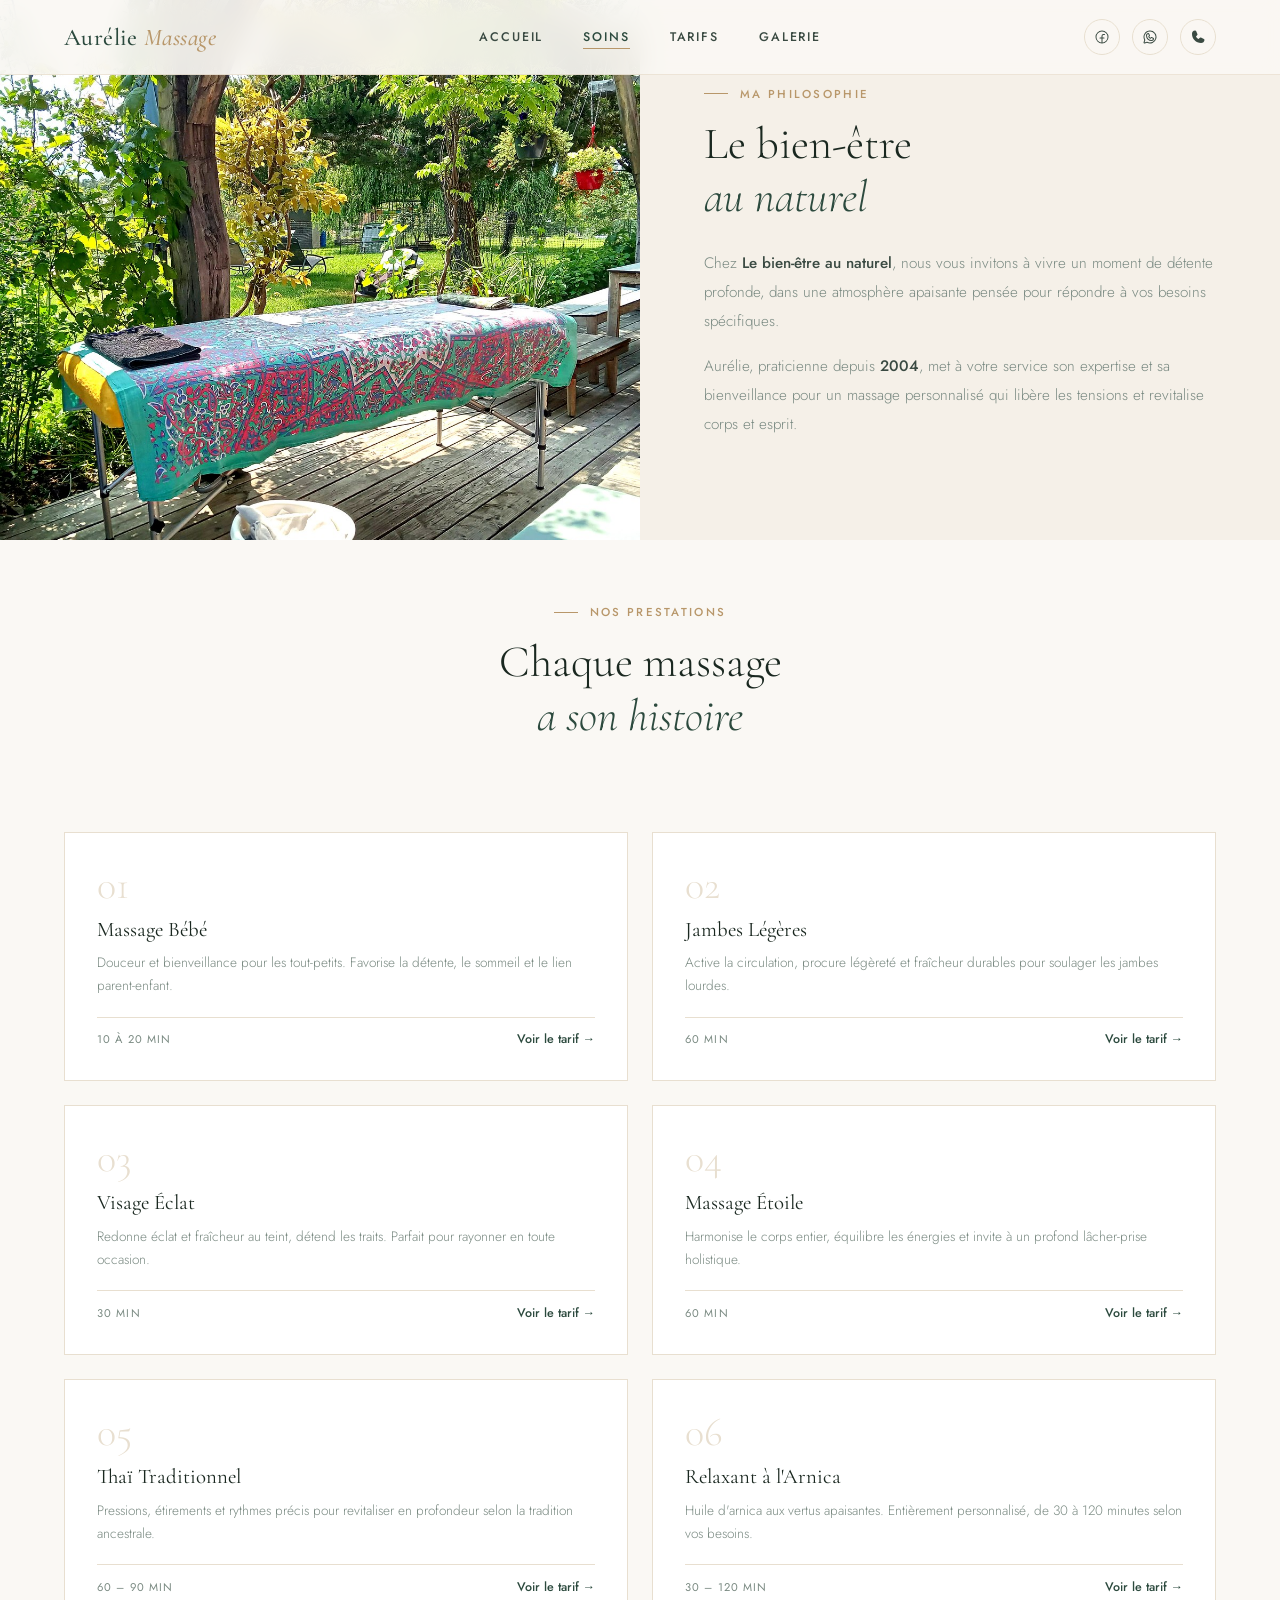
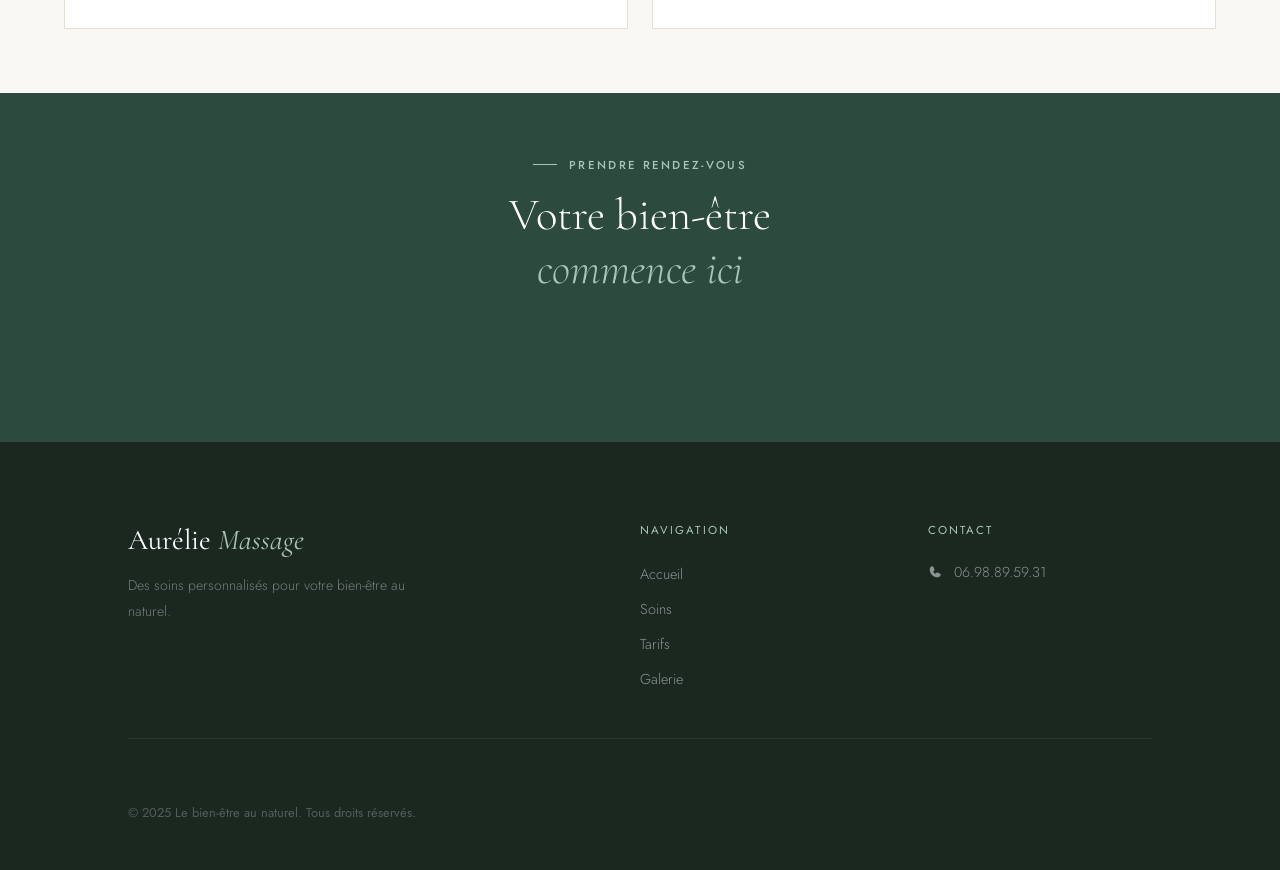
==== commit fcb46b79: "Add files via upload" ====
--- a/aboutme.html
+++ b/aboutme.html
@@ -13,7 +13,7 @@
     }
     .aboutme-photo {
       min-height: 400px;
-      background: url('https://images.unsplash.com/photo-1600334089648-b0d9d3028eb2?w=800&q=80') center top / cover;
+      background: url('image/soins_hero.jpg') center top / cover;
     }
     .aboutme-text {
       background: var(--cream);
--- a/styles.css
+++ b/styles.css
@@ -802,8 +802,8 @@
 .massages-grid {
   display: grid;
   grid-template-columns: repeat(2, 1fr);
-  gap: 2rem;
-  padding: 4rem 8rem;
+  gap: 1.5rem;
+  padding: 4rem 4rem;
 }
 
 .massage-card {
@@ -858,7 +858,9 @@
   .hero { grid-template-columns: 1fr; }
   .hero-content { padding: 4rem 2rem 3rem; }
   .hero-image { min-height: 50vw; }
-  .hero-badge { left: 1rem; }
+  .hero-badge { left: 1rem; bottom: 1rem; padding: 0.8rem 1.2rem; }
+  .hero-badge-num { font-size: 1.6rem; }
+  .hero-badge-text { font-size: 0.6rem; }
   .about { grid-template-columns: 1fr; }
   .about-image { min-height: 350px; }
   .about-content { padding: 4rem 3rem; }
@@ -871,9 +873,9 @@
   .footer-grid { grid-template-columns: 1fr; gap: 2.5rem; }
   .gallery-grid { grid-template-columns: 1fr 1fr; padding: 1rem 2rem; }
   .gallery-item:nth-child(1) { grid-column: span 2; }
-  .massages-grid { grid-template-columns: 1fr; padding: 3rem 2rem; }
+  .massages-grid { grid-template-columns: 1fr !important; padding: 2rem 1.5rem !important; gap: 1rem; }
   .aboutme-intro { grid-template-columns: 1fr; }
-  .aboutme-text-block { padding: 4rem 2rem; }
+  .aboutme-text-block { padding: 3rem 1.5rem; }
 }
 
 @media (max-width: 640px) {
